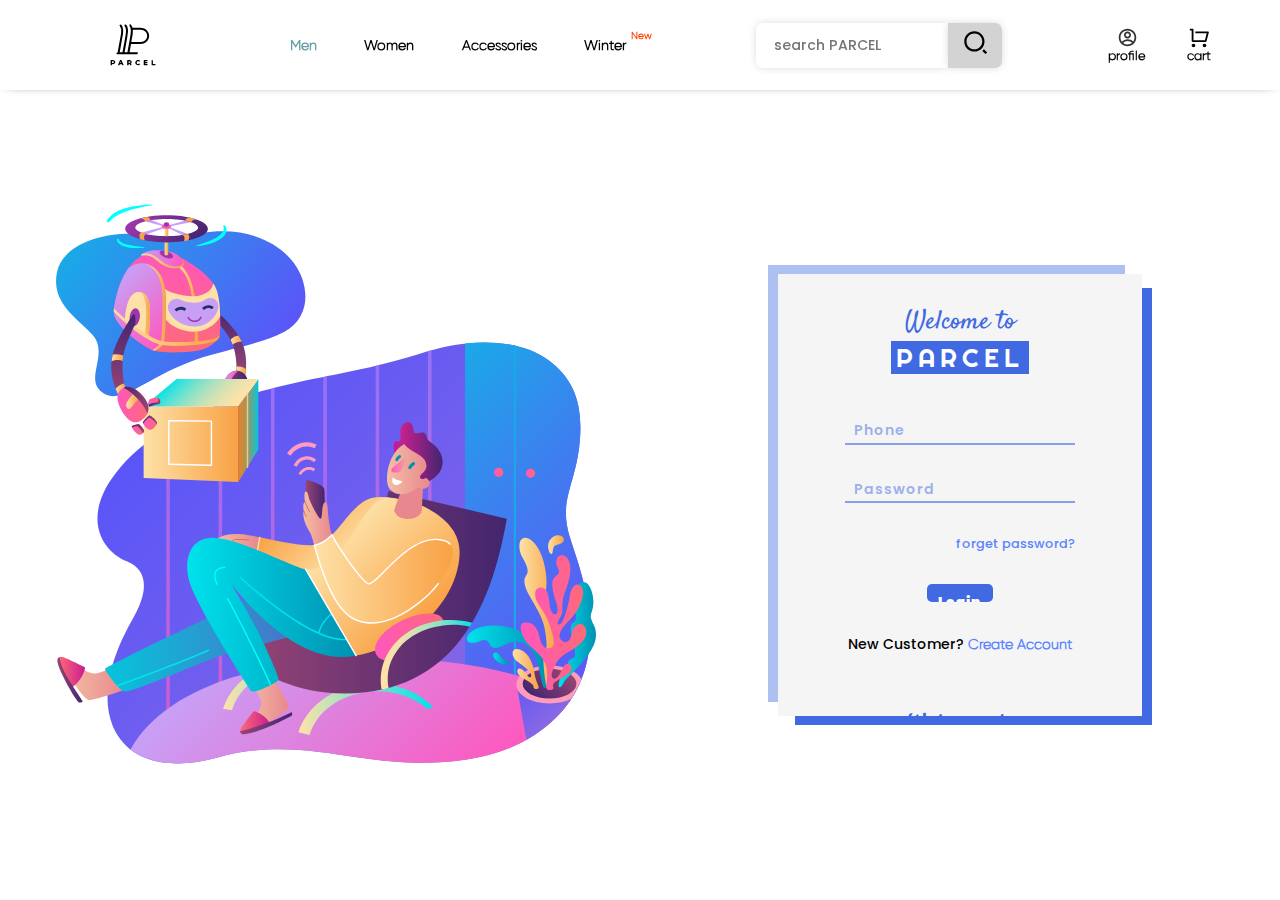
==== login.html @ 40f0987e "enhanced filter functionality" ====
<!DOCTYPE html>
<html lang="en">

<head>
    <meta charset="UTF-8">
    <meta name="viewport" content="width=device-width, initial-scale=1.0">
    <title>Parcel</title>
    <link rel="stylesheet" href="login.css">
    <link rel="webiste icon" href="assets/logo.jpg" type="image/jpg">
    <script src="login.js" defer></script>
</head>

<body>
    <header>
        <nav>
            <div class="logo">
                <a href="index.html"><img loading="lazy" src="assets/logo.svg" alt=""></a>
            </div>
            <div class="center-nav">
                <li>
                    <ul class="hover">
                        <a href="men.html">Men</a>
                        <li class="drop-down ">
                            <ul><a href="men-section/menwear.html">Topwear</a></ul>
                            <ul><a href="">bottomwear</a></ul>
                            <ul><a href="">Eyewear</a></ul>
                            <ul><a href="">Footwear</a></ul>
                            <ul><a href="">bags</a></ul>
                        </li>
                    </ul>
                    <ul class="hover ">
                        <a href="women.html">women</a>
                        <li class="drop-down ">
                            <ul><a href="">Topwear</a></ul>
                            <ul><a href="">bottomwear</a></ul>
                            <ul><a href="">Eyewear</a></ul>
                            <ul><a href="">Footwear</a></ul>
                            <ul><a href="">bags</a></ul>
                        </li>
                    </ul>
                    <ul class="hover ">
                        <a href="">accessories</a>
                        <li class="drop-down ">
                            <ul><a href="">bottom</a></ul>
                            <ul><a href="">bottom</a></ul>
                            <ul><a href="">bottom</a></ul>
                            <ul><a href="">upper</a></ul>
                            <ul><a href="">upper</a></ul>
                        </li>
                    </ul>
                    <ul class="hover ">
                        <a href="">Winter</a>
                        <li class="drop-down ">
                            <ul><a href="">bottom</a></ul>
                            <ul><a href="">bottom</a></ul>
                            <ul><a href="">bottom</a></ul>
                            <ul><a href="">upper</a></ul>
                            <ul><a href="">upper</a></ul>
                        </li>
                    </ul>
                </li>
            </div>
            <div class="right-nav">
                <input type="text" placeholder="search PARCEL">
                <button type="submit"><img loading="lazy" src="assets/search.svg" alt="search button"></button>
            </div>
            <div class="cart">
                <div id="profile">
                    <a href="login.html" target="_blank" class="profile"><img loading="lazy" src="assets/login.svg"
                            alt="">profile</a>
                    <li data-profile class="hvr ">
                        <ul><a href="">login/signup</a></ul>
                        <ul><a href="">orders</a></ul>
                        <ul><a href="">contact us</a></ul>
                        <ul><a href="">profile</a></ul>
                        <ul><a href="">profile</a></ul>
                    </li>
                </div>
                <a href="" target="_blank"><img loading="lazy" src="assets/cart.svg" alt="cart">cart</a>
            </div>
        </nav>
    </header>
    <main>
        <div class="main">
            <div class="left">
                <img src="assets/delivery.svg" alt="">
            </div>
            <div class="right">
                <div class="border">
                    <div class="form">
                        <!-- login form -->
                            <div class="login " id="login">
                                <form action="index.html">
                                    <div class="logo">Welcome to<span>PARCEL</span></div>
                                    <input type="tel" placeholder="Phone" id="no" required>
                                    <input type="password" placeholder="Password" id="pwd" required>
                                    <div id="forget"><a href="">forget password?</a></div>
                                    <button type="submit" onclick="loginMsg()">Login</button>
                                    <div id="new">
                                        <span>new customer? <a href="#" id="newbtn">create account</a> </span>
                                    </div>
                                </form>
                            </div>
                        <!-- login form -->
                        <!-- signup form -->
                        <div class="signup" id="signup">
                            <form action="index.html">
                                <div class="logo">Welcome to<span>PARCEL</span></div>
                                <div>
                                    <input type="text" placeholder="First name"><input type="text" placeholder="Last name">
                                </div>
                                <input type="email" placeholder="email iD">
                                <input type="tel" placeholder="Phone">
                                <input type="password" placeholder="Password">
                                <button>
                                    Sign up
                                    <div class="arrow-wrapper">
                                        <div class="arrow"></div>
                        
                                    </div>
                                </button>
                                <div><span>existing user?<a href="#" id="return"> login</a></span></div>
                            </form>
                        </div>
                        <!-- signup form -->
                    </div>
                </div>
            </div>
        </div>
    </main>
</body>

</html>
---- login.css ----
@import url('https://fonts.googleapis.com/css2?family=Poppins:wght@400&display=swap');
@import url('https://fonts.googleapis.com/css2?family=Satisfy&display=swap');
@import url('https://fonts.googleapis.com/css2?family=Righteous&display=swap');

@font-face {
    font-family: gilroy-light;
    src: url(assets/fonts/Gilroy-Light.otf);
}

* {
    margin: 0;
    padding: 0;
    box-sizing: border-box;
    font-family: gilroy-light, sans-serif;
    -webkit-user-drag: none;
}

*::selection{
    background-color: transparent;
}

html,
body {
    height: 100%;
    width: 100%;
    background-color: white;
}

/* nav section */

header,
nav {
    height: 10vh;
    width: 100%;
    display: flex;
    align-items: center;
    justify-content: space-evenly;
    z-index: 9;
    box-shadow: 0 1px 11px -8px grey;
}

nav * {
    font-size: 1.1vmax;
}

header nav>div {
    height: 100%;
    display: flex;
    justify-content: space-evenly;
    align-items: center;
}

nav {
    position: fixed;
    background-color: white;
}

.right-nav,
.logo {
    width: 25%;
    justify-content: center;
}

.logo {
    width: 10%;
}

.logo a {
    height: 100%;
    width: 100%;
    display: grid;
    place-content: center;
}

.logo a img {
    height: 8vmax;
}

.center-nav {
    width: 30%;
}

.center-nav>li {
    display: flex;
    width: 100%;
    justify-content: space-around;
    align-items: center;
    text-transform: capitalize;
    height: 100%;
}

.center-nav>li>ul:last-child {
    position: relative;
    text-transform: capitalize;
}

.center-nav>li>ul:last-child>a::before {
    position: absolute;
    content: 'new';
    top: -1.5vh;
    color: orangered;
    font-weight: 900;
    font-size: .8vw;
    border-radius: 8px;
    text-transform: capitalize;
    padding: .5vh;
    left: 100%;
}

.center-nav>li>ul>a {
    text-decoration: none;
    color: black;
    font-weight: 800;
    transition: .1s;
    height: 100%;
}


.center-nav>li>ul>a:hover {
    color: #639fa5;
}

.center-nav>li>ul:first-child>a {
    color: #639fa5;
}

.center-nav>li>ul {
    position: relative;
    height: 100%;
    line-height: 10vh;
}

.center-nav>li>ul .drop-down {
    position: absolute;
    top: 100%;
    width: 15vw;
    line-height: 2.5;
    padding: 2vh;
    background-color: whitesmoke;
    border-radius: 0 0 10px 10px;
    left: 50%;
    display: flex;
    flex-direction: column;
    box-shadow: 0 8px 6px -9px rgba(128, 128, 128, 0.428) inset;
    align-items: center;
    justify-content: center;
    transform: translateX(-50%);
    list-style: none;
    visibility: hidden;
    opacity: 0;
    transition: .2s;
}


.drop-down ul a {
    text-decoration: none;
    font-size: 1.2vw;
    color: grey;
    font-weight: 900;
    transition: .1s linear;
}

.drop-down ul a:hover {
    color: #74bac0;
}

.center-nav>li>.show>.drop-down {
    visibility: visible;
    top: 100%;
    opacity: 1;
}

.right-nav input,
.right-nav button {
    outline: none;
    border: none;
    padding: 0 2vh;
    height: 50%;
    border-radius: 7px 0 0 7px;
    font-weight: 900;
    font-family: "Poppins";
    width: 60%;
    box-shadow: 0px 0px 8px -1px rgba(145, 145, 145, 0.398);
    font-weight: 500;
}

.right-nav button {
    border-radius: 0 7px 7px 0;
    cursor: pointer;
    width: 6vh;
    padding: 0;
    background-color: rgb(212, 211, 211);
}

.right-nav button img {
    height: 3vh;
    width: 3vh;
}

.cart {
    width: 8%;
    justify-content: space-between;
}

.cart a {
    text-decoration: none;
    display: flex;
    flex-direction: column;
    justify-content: center;
    align-items: center;
    font-size: 1vw;
    font-weight: 600;
    color: #000;
}

.cart a img {
    height: 1.7vw;
    color: rgb(152, 152, 152);
}

.cart #profile {
    position: relative;
    height: 100%;
}

.cart #profile>a {
    height: 100%;
}

.cart #profile li {
    position: absolute;
    top: 10vh;
    width: 12vw;
    list-style-type: none;
    padding: 1vh 0;
    backdrop-filter: blur(12px);
    line-height: 10vh;
    left: 50%;
    transform: translateX(-50%);
    border-radius: 10px;
    display: flex;
    flex-direction: column;
    align-items: start;
    justify-content: center;
    background-color: rgba(126, 126, 126, 0.75);
    opacity: 0;
    visibility: hidden;
}

.cart #profile li:hover {
    opacity: 1;
    visibility: visible;
}

.cart #profile .active {
    opacity: 1;
    visibility: visible;
}

.cart #profile li ul {
    line-height: 2;
    display: flex;
    padding: 0 2vh;
    justify-content: left;
    margin-bottom: 5px;
    width: 100%;
    text-transform: capitalize;
}

.cart #profile li ul:first-child a {
    padding: 0 2vh;
    background-color: #74bac0;
    color: white;
    border: 2px solid #74bac0;
    border-radius: 5px;
    width: 100%;
    transition: .1s linear;
}

.cart #profile li ul:hover {
    background-color: #74bac0;
}

.cart #profile li ul:hover>a {
    color: white;
}

.cart #profile li ul:first-child {
    background-color: transparent;
}

.cart #profile li ul:first-child a:hover {
    background-color: rgb(254, 254, 254);
    border: 2px solid #74bac0;
    color: #74bac0;
}

.cart #profile li ul a {
    color: #fff;
    width: max-content;
    transition: .05s linear;
    display: flex;
    justify-content: left;
    text-align: left;
    font-size: 1.1vw;
}


/* nav section */

/* image section */
main {
    width: 100%;
}

.main {
    height: 90vh;
    width: 100%;
    display: flex;
}

.right,
.left {
    height: 100%;
    width: 50%;
    display: flex;
    align-items: center;
    justify-content: center;
}

.left img {
    height: 100%;
    width: 100%;
    object-fit: contain;
    object-position: center;
}

/* image section */
.right > .border{
    height: 36vw;
    width: 60%;
    display: flex;
    align-items: center;
    justify-content: center;
    background-color: transparent;
    position: relative;
}

.right .border::before{
    position: absolute;
    content: "";
    height: 95%;
    width: 93%;
    background-color: rgba(65, 105, 225, 0.428);
    /* z-index: -2; */
    top: 0;
    left: 0;
}
.right .border::after{
    position: absolute;
    content: "";
    height: 95%;
    width: 93%;
    z-index: 1;
    background-color: royalblue;
    bottom: 0;
    right: 0;
}

.right .form{
    height: 96%;
    width: 95%;
    display: flex;
    position: relative;
    flex-direction: column;
    z-index: 2;
    overflow: hidden;
}

/* Login form */

.form>.login{
    top: -0%;
}

.form>.login, .form>.signup {
    height: 100%;
    width: 100%;
    display: flex;
    position: absolute;
    flex-direction: column;
    transition: .35s linear;
}

.form .animate-2{
    top: -100%;
}

.login>form {
    height: 100%;
    width: 100%;
    padding: 4vh 2vh;
    align-items: center;
    display: flex;
    justify-content: center;
    flex-direction: column;
    background: whitesmoke;
    border-radius: 0px;
        box-shadow: 12px 12px 0px royalblue,
            -12px -12px 0px rgba(65, 105, 225, 0.608);
}

.login > form > *{
    margin-bottom: 3.5vh;
}

.form .logo {
    font-family: 'Satisfy', cursive;
    font-size: 2vw;
    text-align: justify;
    align-items: center;
    color: royalblue;
    font-weight: 100;
    flex-direction: column;
    display: flex;
    width: 100%;
    margin-bottom: 5vh;
}

.form .logo span {
    letter-spacing: 5px;
    font-weight: 500;
    font-family: 'Righteous', sans-serif;
    background-color: royalblue;
    color: white;
    padding: 0 .6vh;
}

.login>form>input {
    width: 70%;
    height: max-content;
    font-size: 1.1vw;
    font-family: "Poppins";
    padding: .2vh 1vh;
    outline: none;
    background-color: transparent;
    font-size: 1.1vw;
    font-weight: 600;
    color: rgb(1, 1, 108);
    border: none;
    border-bottom: 2px solid rgba(65, 105, 225, 0.608);
}

.login>form>#forget {
    display: flex;
    width: 70%;
    height: 2vh;
    justify-content: right;
}

.login>form>#forget a {
    text-decoration: none;
    font-family: "Poppins";
    color: rgb(91, 132, 255);
    font-size: 1vw;
    font-weight: 500;
}

form button {
    width: 20%;
    padding: 1vh 0;
    outline: none;
    border: none;
    border-radius: 5px;
    color: white;
    font-family: "Poppins";
    font-weight: 900;
    overflow: hidden;
    background-color: royalblue;
    position: relative;
    transition: .1s linear;
}

form button:hover {
    background-color: rgb(42, 89, 230);
}

#new{
    width: 70%;
    display: flex;
    justify-content: center;
}
#new span{
    text-transform: capitalize;
    font-family: "Poppins";
    font-size: 1.1vw;
    font-weight: 500;
}
#new span a{
    text-decoration: none;
    font-size: 1.1vw;
    font-weight: 600;
    color: rgb(91, 132, 255);
}

.login > form>input::placeholder {
    color: rgba(65, 105, 225, 0.509);
    font-weight: 600;
    letter-spacing: 1px;
}
/* login form */

/* signup form */

.signup{
    top: 100%;
    position: absolute;
    background-color: whitesmoke;
}

.animate{
    top:0;
}

.signup>form{
    height: 100%;
    padding: 0 2vh;
    width: 100%;
    display: flex;
    flex-direction: column;
    justify-content: center;
    align-items: center;
}


.signup>form>*{
    width: 70%;
    margin-bottom: 3vh;
}


.signup>form>div:nth-child(2){
    display: flex;
    justify-content: space-between;
}
.signup>form>div:nth-child(2) input{
    width: 47%;
}

.signup input::placeholder{
    color: rgba(65, 105, 225, 0.651);
    text-transform: capitalize;
}

.signup form input{
    height: 4vh;
    border: none;
    padding: 1vh;
    border-bottom: 2px solid rgba(65, 105, 225, 0.669);
    background-color: transparent;
    font-size: 1.1vw;
    font-weight: 600;
    outline: none;
}

.signup form select{
    outline: none;
    color: white;
    background-color: rgba(65, 105, 225, 0.869);
    padding: 1vh;
    border-radius: 5px;
    width: max-content;
    text-transform: capitalize;
    font-size: 1.1vw;
    font-weight: 600;
    border: none;
}
.signup form select option{
    color: royalblue;
    background-color: whitesmoke;
    height: 3vh;
    font-weight: 600;
    font-size: 1.1vw;
}

.signup>form>div:nth-child(6){
    display: flex;
    align-items: center;
    justify-content: space-around;
}
.signup form label {
    font-size: 1.2vw;
    font-weight: 600;
    color: rgba(65, 105, 225, 0.869);
}


.signup button {
    --primary-color: royalblue;
    --secondary-color: #fff;
    --hover-color: rgb(13, 67, 227);
    --arrow-width: 10px;
    --arrow-stroke: 2px;
    width: 35%;
    border: 0;    
    height: 2.7rem;
    border-radius: 20px;
    color: var(--secondary-color);
    /* padding: 1em 1.8em; */
    background: var(--primary-color);
    display: flex;
    transition: 0.2s background;
    align-items: center;
    justify-content: center;
    gap: 0.6em;
    font-weight: bold;
    font-size: 1.1vw;
    white-space: nowrap;
}

.signup button .arrow-wrapper {
    display: flex;
    justify-content: center;
    align-items: center;
}

.signup button .arrow {
    margin-top: 1px;
    width: var(--arrow-width);
    background: var(--primary-color);
    height: var(--arrow-stroke);
    position: relative;
    transition: 0.2s;
}

.signup button .arrow::before {
    content: "";
    box-sizing: border-box;
    position: absolute;
    border: solid var(--secondary-color);
    border-width: 0 var(--arrow-stroke) var(--arrow-stroke) 0;
    display: inline-block;
    top: -3px;
    right: 3px;
    transition: 0.2s;
    padding: 3px;
    transform: rotate(-45deg);
}

.signup button:hover {
    background-color: var(--hover-color);
}

.signup button:hover .arrow {
    background: var(--secondary-color);
}

.signup button:hover .arrow:before {
    right: 0;
}

.signup form>div:last-child{
    display: flex;
    justify-content: center;
}
.signup form>div:last-child span{
    text-transform: capitalize;
    font-weight: 600;
}
.signup form>div:last-child a{
    text-decoration: none;
    text-transform: capitalize;
    color: rgb(0, 132, 255);
    font-weight: 600;
}
/* signup form */
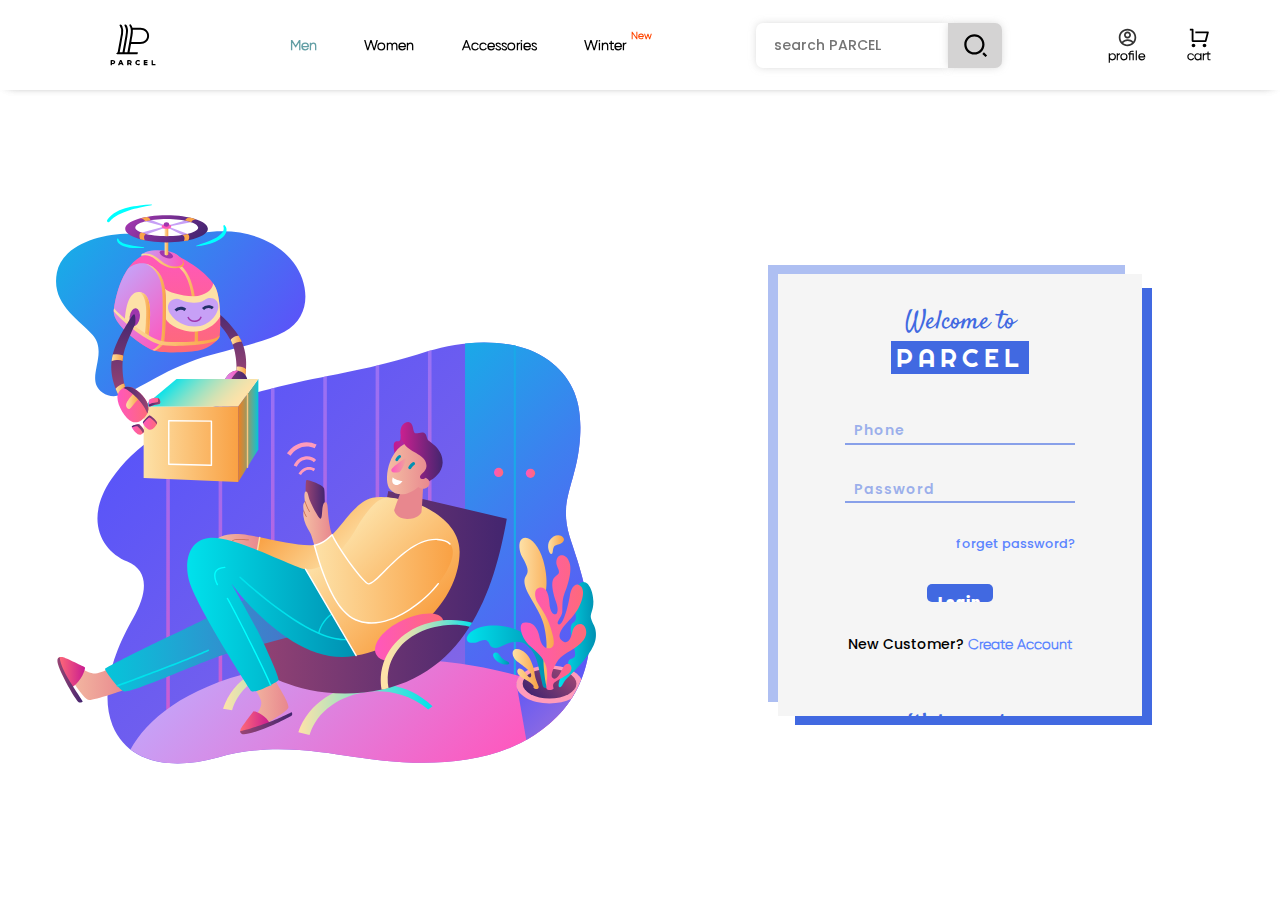
==== commit 5c0b0743: "optimised login page" ====
--- a/login.html
+++ b/login.html
@@ -28,7 +28,7 @@
                             <ul><a href="">bags</a></ul>
                         </li>
                     </ul>
-                    <ul class="hover ">
+                    <ul class="hover">
                         <a href="women.html">women</a>
                         <li class="drop-down ">
                             <ul><a href="">Topwear</a></ul>
@@ -99,6 +99,7 @@
                                     <div id="new">
                                         <span>new customer? <a href="#" id="newbtn">create account</a> </span>
                                     </div>
+                                    <div class="warn"> <u>Username</u> or <u>Password</u> can't be empty!</div>
                                 </form>
                             </div>
                         <!-- login form -->
@@ -107,11 +108,11 @@
                             <form action="index.html">
                                 <div class="logo">Welcome to<span>PARCEL</span></div>
                                 <div>
-                                    <input type="text" placeholder="First name"><input type="text" placeholder="Last name">
+                                    <input type="text" placeholder="First name" required><input type="text" placeholder="Last name">
                                 </div>
-                                <input type="email" placeholder="email iD">
-                                <input type="tel" placeholder="Phone">
-                                <input type="password" placeholder="Password">
+                                <input type="email" placeholder="email iD" required>
+                                <input type="tel" placeholder="Phone" required>
+                                <input type="password" placeholder="Password" required>
                                 <button>
                                     Sign up
                                     <div class="arrow-wrapper">
--- a/login.css
+++ b/login.css
@@ -26,6 +26,7 @@
     background-color: white;
 }
 
+
 /* nav section */
 
 header,
@@ -136,7 +137,7 @@
     width: 15vw;
     line-height: 2.5;
     padding: 2vh;
-    background-color: whitesmoke;
+    background-color: white;
     border-radius: 0 0 10px 10px;
     left: 50%;
     display: flex;
@@ -148,7 +149,7 @@
     list-style: none;
     visibility: hidden;
     opacity: 0;
-    transition: .2s;
+    transition: .2s linear;
 }
 
 
@@ -190,6 +191,9 @@
     width: 6vh;
     padding: 0;
     background-color: rgb(212, 211, 211);
+    display: flex;
+        justify-content: center;
+        align-items: center;
 }
 
 .right-nav button img {
@@ -311,6 +315,7 @@
 /* image section */
 main {
     width: 100%;
+    transition: .5s linear;
 }
 
 .main {
@@ -508,6 +513,19 @@
     font-weight: 600;
     letter-spacing: 1px;
 }
+
+.login .warn{
+    color: red;
+    display: none;
+    opacity: 0;
+    bottom: 0;
+    position: absolute;
+    background-color: rgba(255, 0, 0, 0.159);
+    padding: 5px;
+    border-radius: 8px;
+    font-weight: 600;
+    transition: .2s linear;
+}
 /* login form */
 
 /* signup form */
@@ -659,18 +677,20 @@
     right: 0;
 }
 
-.signup form>div:last-child{
-    display: flex;
-    justify-content: center;
-}
-.signup form>div:last-child span{
-    text-transform: capitalize;
-    font-weight: 600;
-}
-.signup form>div:last-child a{
+.signup >form>div:last-of-type{
+    display: flex;
+    justify-content: center;
+    align-items: center;
+}
+.signup form>div:last-of-type>span{
+    text-transform: capitalize;
+    font-weight: 600;
+}
+.signup form>div:last-of-type a{
     text-decoration: none;
     text-transform: capitalize;
     color: rgb(0, 132, 255);
     font-weight: 600;
 }
+
 /* signup form */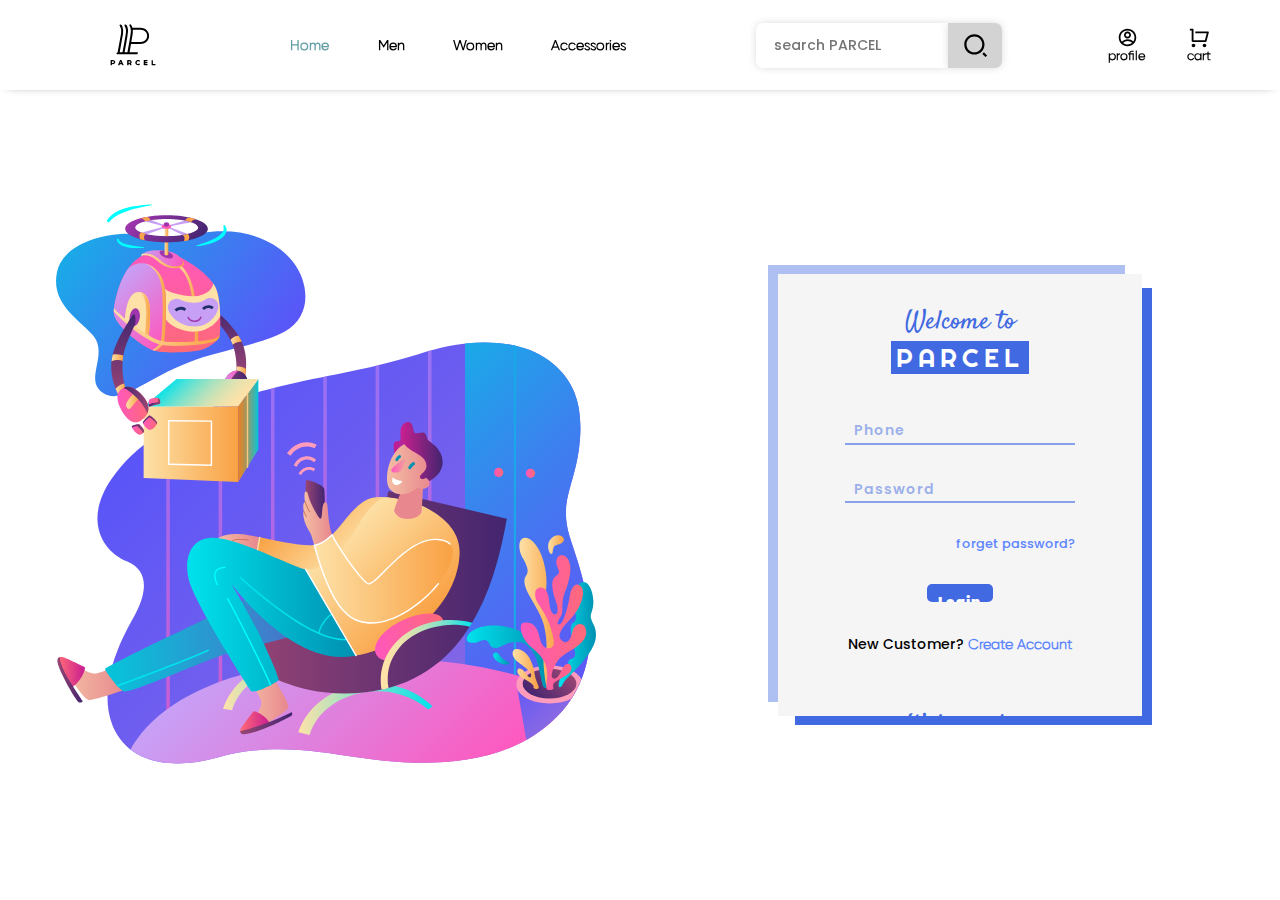
==== commit f6641ff3: "added and improved layout" ====
--- a/login.html
+++ b/login.html
@@ -4,7 +4,7 @@
 <head>
     <meta charset="UTF-8">
     <meta name="viewport" content="width=device-width, initial-scale=1.0">
-    <title>Parcel</title>
+    <title>Parcel - Ecommerce</title>
     <link rel="stylesheet" href="login.css">
     <link rel="webiste icon" href="assets/logo.jpg" type="image/jpg">
     <script src="login.js" defer></script>
@@ -18,45 +18,17 @@
             </div>
             <div class="center-nav">
                 <li>
+                    <ul class="hover ">
+                        <a href="index.html">home</a>
+                    </ul>
                     <ul class="hover">
                         <a href="men.html">Men</a>
-                        <li class="drop-down ">
-                            <ul><a href="men-section/menwear.html">Topwear</a></ul>
-                            <ul><a href="">bottomwear</a></ul>
-                            <ul><a href="">Eyewear</a></ul>
-                            <ul><a href="">Footwear</a></ul>
-                            <ul><a href="">bags</a></ul>
-                        </li>
                     </ul>
-                    <ul class="hover">
+                    <ul class="hover ">
                         <a href="women.html">women</a>
-                        <li class="drop-down ">
-                            <ul><a href="">Topwear</a></ul>
-                            <ul><a href="">bottomwear</a></ul>
-                            <ul><a href="">Eyewear</a></ul>
-                            <ul><a href="">Footwear</a></ul>
-                            <ul><a href="">bags</a></ul>
-                        </li>
                     </ul>
                     <ul class="hover ">
                         <a href="">accessories</a>
-                        <li class="drop-down ">
-                            <ul><a href="">bottom</a></ul>
-                            <ul><a href="">bottom</a></ul>
-                            <ul><a href="">bottom</a></ul>
-                            <ul><a href="">upper</a></ul>
-                            <ul><a href="">upper</a></ul>
-                        </li>
-                    </ul>
-                    <ul class="hover ">
-                        <a href="">Winter</a>
-                        <li class="drop-down ">
-                            <ul><a href="">bottom</a></ul>
-                            <ul><a href="">bottom</a></ul>
-                            <ul><a href="">bottom</a></ul>
-                            <ul><a href="">upper</a></ul>
-                            <ul><a href="">upper</a></ul>
-                        </li>
                     </ul>
                 </li>
             </div>
--- a/login.css
+++ b/login.css
@@ -95,18 +95,6 @@
     text-transform: capitalize;
 }
 
-.center-nav>li>ul:last-child>a::before {
-    position: absolute;
-    content: 'new';
-    top: -1.5vh;
-    color: orangered;
-    font-weight: 900;
-    font-size: .8vw;
-    border-radius: 8px;
-    text-transform: capitalize;
-    padding: .5vh;
-    left: 100%;
-}
 
 .center-nav>li>ul>a {
     text-decoration: none;
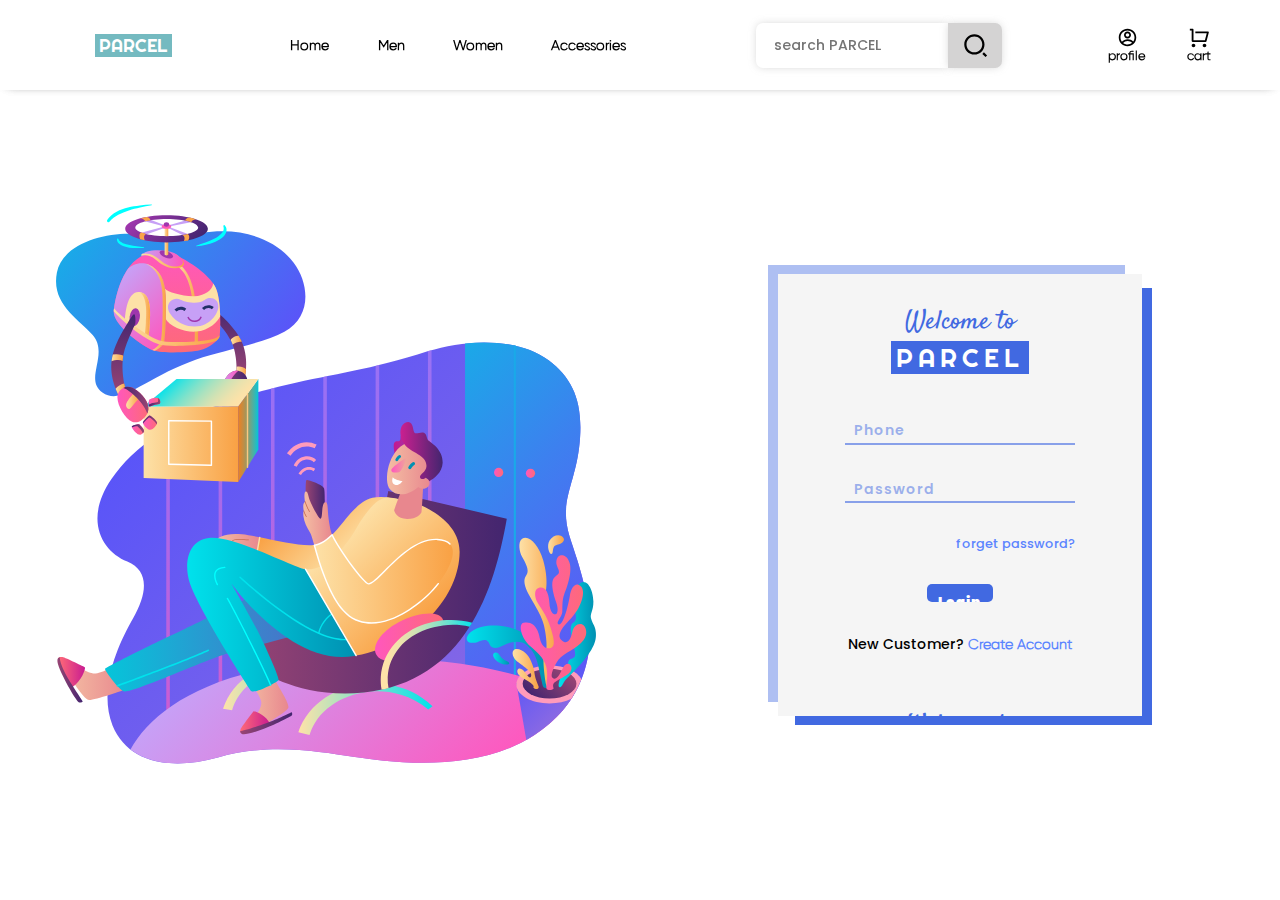
==== commit e0e5e5c4: "made index.html responsive for small screen devices" ====
--- a/login.html
+++ b/login.html
@@ -14,7 +14,7 @@
     <header>
         <nav>
             <div class="logo">
-                <a href="index.html"><img loading="lazy" src="assets/logo.svg" alt=""></a>
+                <a href="index.html">parcel</a>
             </div>
             <div class="center-nav">
                 <li>
--- a/login.css
+++ b/login.css
@@ -67,15 +67,18 @@
 }
 
 .logo a {
-    height: 100%;
-    width: 100%;
     display: grid;
+    padding: 0 4px;
     place-content: center;
-}
-
-.logo a img {
-    height: 8vmax;
-}
+    font-family: 'Righteous', sans-serif;
+    text-decoration: none;
+    color: #fff;
+    background-color: #74bac0;
+    overflow: hidden;
+    text-transform: uppercase;
+    font-size: clamp(1.3vw,1.4vw, 1.5vw);
+}
+
 
 .center-nav {
     width: 30%;
@@ -109,9 +112,6 @@
     color: #639fa5;
 }
 
-.center-nav>li>ul:first-child>a {
-    color: #639fa5;
-}
 
 .center-nav>li>ul {
     position: relative;
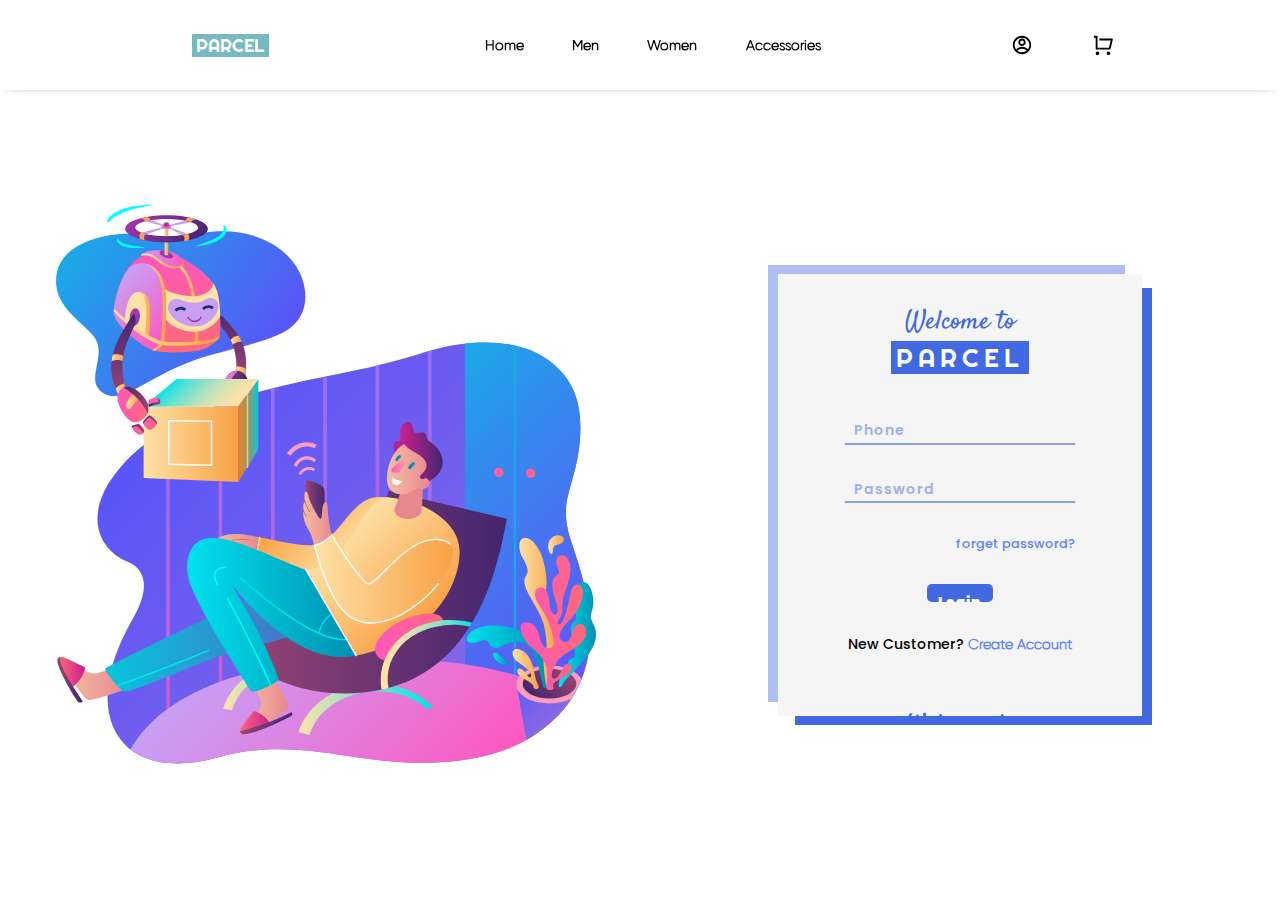
==== commit 572fa3a5: "made fully working for devices 320px < screen width < 425px" ====
--- a/login.html
+++ b/login.html
@@ -10,7 +10,22 @@
     <script src="login.js" defer></script>
 </head>
 
-<body>
+<body style="position:relative">
+    <div class="side-bar">
+        <div class="closebtn">
+            <img src="./assets/menu-close.svg" data-close-menu class="" alt="">
+        </div>
+        <div class="menu">
+            <div id="logo">
+                <h3>parcel</h3>
+            </div>
+            <a href="men.html">men</a>
+            <a href="women.html">women</a>
+            <a href="#">accessories</a>
+            <a href="#">cart</a>
+            <a href="login.html">Account</a>
+        </div>
+    </div>
     <header>
         <nav>
             <div class="logo">
@@ -18,8 +33,8 @@
             </div>
             <div class="center-nav">
                 <li>
-                    <ul class="hover ">
-                        <a href="index.html">home</a>
+                    <ul class="hover">
+                        <a href="#home">home</a>
                     </ul>
                     <ul class="hover">
                         <a href="men.html">Men</a>
@@ -32,23 +47,25 @@
                     </ul>
                 </li>
             </div>
-            <div class="right-nav">
-                <input type="text" placeholder="search PARCEL">
-                <button type="submit"><img loading="lazy" src="assets/search.svg" alt="search button"></button>
-            </div>
             <div class="cart">
                 <div id="profile">
-                    <a href="login.html" target="_blank" class="profile"><img loading="lazy" src="assets/login.svg"
-                            alt="">profile</a>
+                    <a href="login.html" class="profile"><img loading="lazy" src="assets/login.svg" alt=""></a>
                     <li data-profile class="hvr ">
-                        <ul><a href="">login/signup</a></ul>
+                        <ul><a href="login.html">login/signup</a></ul>
                         <ul><a href="">orders</a></ul>
                         <ul><a href="">contact us</a></ul>
                         <ul><a href="">profile</a></ul>
                         <ul><a href="">profile</a></ul>
                     </li>
                 </div>
-                <a href="" target="_blank"><img loading="lazy" src="assets/cart.svg" alt="cart">cart</a>
+                <a href="" target="_blank" id="cart">
+                    <img loading="lazy" src="assets/cart.svg" alt="cart">
+                </a>
+            </div>
+            <div class="right-nav">
+                <div class="btn">
+                    <img src="./assets/menu-open.svg" data-open-menu alt="">
+                </div>
             </div>
         </nav>
     </header>
--- a/login.css
+++ b/login.css
@@ -681,4 +681,250 @@
     font-weight: 600;
 }
 
-/* signup form */+/* signup form */
+
+
+/* only mobile screen elements */
+
+.right-nav{
+    display: none;
+}
+
+.text-for-image{
+    display: none;
+}
+
+.side-bar{
+    display: none;
+}
+
+.filter-btn{
+    display: none;
+}
+
+/* only mobile screen elements */
+
+
+/* 320px < width < 425px */
+
+@media screen and (319px < width < 426px) {
+    
+    .login .warn{
+        visibility: hidden;
+    }
+    
+    *{
+        user-select: none;
+    }
+    
+    .hide{
+        display: none;
+    }
+    
+    
+    html,
+    body{
+        height: 100dvh;
+    }
+
+    /* header & navbar section */
+
+    header,
+    nav{
+        height: 60px;
+        width: 100%;
+        display: flex;
+        align-items: center;
+        padding: 0;
+        justify-content: space-between;
+        box-shadow: none;
+    }
+
+    .center-nav,
+    .cart{
+        display: none;
+    }
+
+    .logo{
+        height: 50%;
+        width: 40%;
+    }
+
+    .logo a{
+        font-size: clamp(1rem, 1.4rem, 2.5rem);
+        background-color: transparent;
+        color: #74bac0;
+    }
+
+    .right-nav{
+        width: 20%;
+        height: 100%;
+        display: flex;
+        align-items: center;
+        justify-content: center;
+    }
+
+    .btn{
+        height: 100%;
+        width: 100%;
+        position: relative;
+    }
+    
+    .btn img{
+        height: 50%;
+        object-fit: contain;
+        position: absolute;
+        left: 50%;
+        top: 50%;
+        transform: translate(-50%,-50%);
+    }
+
+    .side-bar{
+        height: 110dvh;
+        width: 67%;
+        position: fixed;
+        z-index: 10;
+        top: 0;
+        right: 0;
+        display: flex;
+        justify-content: center;
+        align-items: center;
+        background-color: white;
+        box-shadow: -2px 14px 12px 8px rgba(128, 128, 128, 0.224);
+        transform: translateX(100%);
+        transition: .15s linear all;
+    }
+
+    .closebtn{
+        height: 60px;
+        width: 30%;
+        position: absolute;
+        top: 0;
+        right: 0;
+        display: flex;
+        justify-content: center;
+        align-items: center;
+    }
+
+    .closebtn img{
+        height: 50%;
+    }
+
+    .menu{
+        width: 90%;
+        height: 90%;
+        display: flex;
+        flex-direction: column;
+        padding: 3vh;
+        gap: 2rem;
+    }
+
+    .menu a{
+        text-decoration: none;
+        color: #555;
+        font-size: clamp(2vw, 4.0vw, 5vw);
+        letter-spacing: -0.5px;
+        text-transform: capitalize;
+        font-weight: 100;
+        font-family: "Poppins", montserrat;
+    }
+    
+    .menu h3{
+        text-transform: uppercase;
+        font-family: "Poppins", montserrat;
+        font-weight: 800;
+        color: black;
+        font-size: clamp(3vw, 4.6vw, 5vw);
+    }
+
+    #logo{
+        width: 100%;
+        display: flex;
+        margin: 1vh 0;
+        justify-content: center;
+    }
+
+    #logo h3{
+        font-family: 'righteous', gilroy;
+        font-size: clamp(6vw, 7vw, 8.5vw);
+        background-color: #74bac0;
+        color: white;
+        padding: 0 5px;
+        letter-spacing: 2px;
+    }
+
+
+
+    /* header & navbar section */
+
+    /* main styling */
+
+    .main .left{
+        display: none;        
+    }
+
+    .right{
+        width: 100%;
+        height: 100%;
+    }
+
+    .right .border{
+        min-height: 75%;
+        width: 80%;
+    }
+
+    .login>form{
+        padding: 0;
+    }
+
+    .form .logo{
+        font-size: clamp(6.5vw, 7vw, 8vw);
+        margin: 0;
+    }
+
+    .login>form>input{
+        font-size: clamp(3.5vw, 4vw, 5vw);
+    }
+    
+    .login>form>input::placeholder{
+        font-weight: 100;
+    }
+
+    .login>form>#forget a{
+        font-size: clamp(3.5vw, 3.8vw, 5vw);
+    }
+    
+    form button,
+    .signup button{
+        width: auto;
+        height: auto;
+        padding: 10px 15px;
+        display: flex;
+        align-items: center;
+        justify-content: center;
+        font-size: clamp(3.5vw, 4vw, 5vw);
+    }
+    
+    #new span,
+    #new span a,
+    .signup form>div:last-of-type>span{
+        font-size: clamp(2.5vw, 3.4vw, 5vw);
+        width: max-content;
+        display: flex;
+        gap: 5px;
+        white-space: nowrap;
+        align-items: center;
+    }
+    
+    .signup>form{
+        padding: 0;
+        justify-content: space-evenly;
+    }
+
+    .signup form input{
+        font-size: clamp(2.5vw, 3.4vw, 5vw);
+        padding: 3px;
+    }
+
+}
+/* 320px < width < 425px */